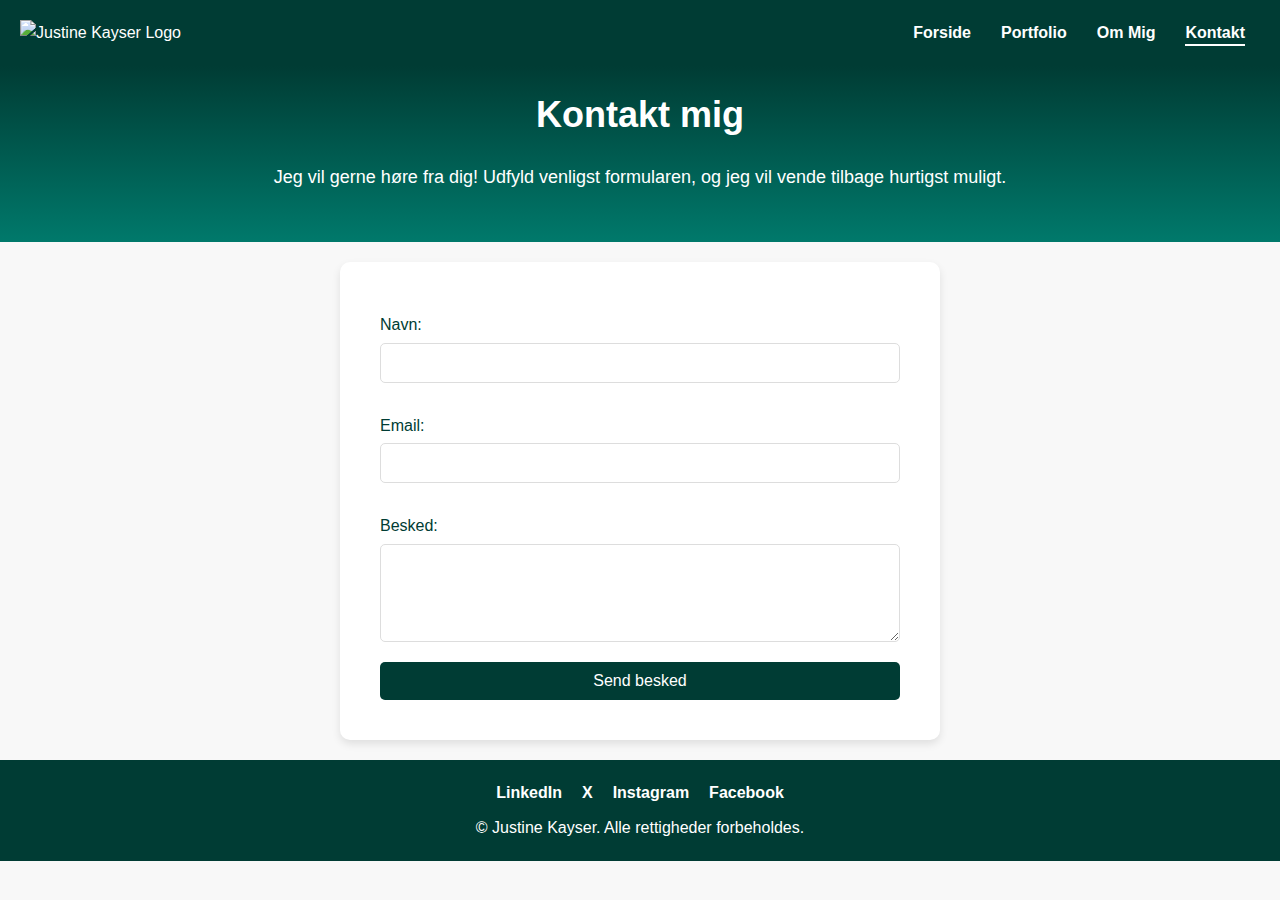
==== kontakt.html @ 112e37cf "Update" ====
<!DOCTYPE html>
<html lang="da">
<head>
  <meta charset="UTF-8">
  <meta name="viewport" content="width=device-width, initial-scale=1.0">
  <link rel="stylesheet" href="stylesheet.css">
  <title>Om Mig – Justine Kayser</title>
</head>
<body>
  <header>
    <div class="logo">
      <img src="billeder/Logo white.png" alt="Justine Kayser Logo">
    </div>
    <nav>
      <ul>
        <li><a href="index.html">Forside</a></li>
        <li><a href="portfolie.html">Portfolio</a></li>
        <li><a href="ommig.html">Om Mig</a></li>
        <li><a href="kontakt.html" class="active">Kontakt</a></li>
      </ul>
    </nav>
  </header>
<main>  <section class="hero small-hero">
  <div class="hero-content">
    <h1>Kontakt mig</h1>
    <p>Jeg vil gerne høre fra dig! Udfyld venligst formularen, og jeg vil vende tilbage hurtigst muligt.</p>
  </div>
</section>
    <section class="contact-section">
        

        <!-- Contact Form -->
        <form id="contact-form" action="javascript:void(0);">
            <label for="name">Navn:</label>
            <input type="text" id="name" name="name" required>

            <label for="email">Email:</label>
            <input type="email" id="email" name="email" required>

            <label for="message">Besked:</label>
            <textarea id="message" name="message" rows="4" required></textarea>

            <button type="submit" class="submit-button">Send besked</button>
        </form>

        <div id="success-message" class="hidden">
            <p>Tak! Din besked er blevet sendt. Jeg vender tilbage hurtigst muligt.</p>
        </div>
    </section>
  </main>
    <footer>
        <div class="social-links">
          <a href="#">LinkedIn</a>
          <a href="#">X</a>
          <a href="#">Instagram</a>
          <a href="#">Facebook</a>
        </div>
        <p>© Justine Kayser. Alle rettigheder forbeholdes.</p>
      </footer>
    </body>
    </html>
---- stylesheet.css ----
/* General Reset */
* {
    margin: 0;
    padding: 0;
    box-sizing: border-box;
  }
  
  body {
    font-family: 'Poppins', sans-serif;
    background-color: #f7f7f7;
    color: #333;
    line-height: 1.6;
  }
  
  /* Header */
  header {
    display: flex;
    justify-content: space-between;
    align-items: center;
    background-color: #003c34;
    color: white;
    padding: 10px 20px;
  }
  
  header .logo img {
    width: 50px;
    height: auto;
  }
  
  nav ul {
    display: flex;
    list-style: none;
  }
  
  nav ul li {
    margin: 0 15px;
  }
  
  nav ul li a {
    color: white;
    text-decoration: none;
    font-weight: bold;
    position: relative;
  }
  
  nav ul li a.active::after {
    content: '';
    position: absolute;
    bottom: -5px;
    left: 0;
    width: 100%;
    height: 2px;
    background: white;
  }
  
  nav ul li a:hover {
    text-decoration: underline ;
  }
  
  /* Hero Section */
  .hero {
    background: linear-gradient(to bottom, #003c34, #00796b);
    color: white;
    text-align: center;
    padding: 20px 20px;
  }
  
  .hero h1 {
    font-size: 36px;
    margin-bottom: 20px;
  }
  
  .hero p {
    font-size: 18px;
    margin-bottom: 30px;
  }
  
  .hero button {
    padding: 10px 20px;
    background-color: #009688;
    color: white;
    border: none;
    border-radius: 5px;
    cursor: pointer;
    transition: all 0.3s ease;
  }
  
  .hero button:hover {
    background-color: #00796b;
  }
  
  /* About Section */
  .about-preview {
    display: flex;
    align-items: center;
    padding: 40px 20px;
    gap: 20px;
  }
  
  .about-preview .text-content {
    flex: 1;
  }
  
  .about-preview .text-content h2 {
    color: #003c34;
    font-size: 28px;
    margin-bottom: 10px;
  }
  
  .about-preview .text-content p {
    color: #555;
    margin-bottom: 20px;
  }
  
  .about-preview button {
    padding: 10px 20px;
    background-color: #003c34;
    color: white;
    border: none;
    border-radius: 5px;
    cursor: pointer;
    transition: all 0.3s ease;
  }
  
  .about-preview button:hover {
    background-color: #00796b;
  }
  
  .about-preview .image-content img {
    width: 100%;
    max-width: 400px;
    border-radius: 10px;
  }
  
  /* Gallery Section */
.gallery-preview {
    text-align: center;
    padding: 40px 20px;
    background-color: white;
  }
  
  .gallery-preview h2 {
    font-size: 24px;
    color: #003c34;
    margin-bottom: 20px;
  }
  
  .gallery-grid {
    display: flex;
    flex-wrap: wrap;
    gap: 15px; /* Space between items */
    justify-content: center;
  }
  
  .gallery-item {
    width: calc(33.333% - 10px); /* 3 containers per row */
    height: auto; /* Dynamically adjusts based on content */
    aspect-ratio: 1 / 1; /* Maintains a square ratio */
    border-radius: 5px;
    overflow: hidden; /* Ensures images don't overflow */
    background-color: #dcdcdc; /* Placeholder background */
    transition: transform 0.3s ease;
  }
  
  .gallery-item img {
    width: 100%;
    height: 100%;
    object-fit: cover; /* Ensures the image fills the container properly */
    border-radius: 8px;
  }
  
  /* Responsive Design: Medium Screens */
  @media (max-width: 768px) {
    .gallery-item {
      width: calc(50% - 10px); /* 2 containers per row */
    }
  }
  
  /* Responsive Design: Small Screens */
  @media (max-width: 480px) {
    .gallery-item {
      width: 100%; /* 1 container per row */
    }
  }
  
  
  .gallery-item:hover {
    transform: scale(1.05);
  }
  
  .gallery-preview button {
    margin-top: 20px;
    padding: 10px 20px;
    background-color: #009688;
    color: white;
    border: none;
    border-radius: 5px;
    cursor: pointer;
  }
  
  .gallery-preview button:hover {
    background-color: #00796b;
  }
  
  /* Footer */
  footer {
    background-color: #003c34;
    color: white;
    text-align: center;
    padding: 20px;
  }
  
  footer .social-links {
    display: flex;
    justify-content: center;
    gap: 20px;
    margin-bottom: 10px;
  }
  
  footer .social-links a {
    color: white;
    text-decoration: none;
    font-weight: bold;
  }
  
  footer .social-links a:hover {
    text-decoration: underline;
  }
  

/* Responsive Design */
@media (max-width: 768px) {
    nav ul {
        flex-direction: column;
        align-items: center;
    }

    .grid-item {
        width: calc(50% - 10px); /* Two items per row */
    }

    .intro button,
    .gallery button {
        width: 100%;
        max-width: 200px;
    }
}

@media (max-width: 480px) {
    .grid-item {
        width: 100%; /* One item per row */
    }

    header {
        flex-direction: column;
        align-items: center;
    }

    footer .social-links {
        flex-direction: column;
    }
}

 /* Main Portfolio Section */
 body {
    font-family: Arial, sans-serif;
    margin: 0;
    padding: 0;
    background-color: #f8f8f8;
    color: #003c34;
  }

  header {
    background-color: #003c34;
    color: white;
    padding: 20px;
    text-align: center;
  }

  .portfolio-container {
    padding: 40px 20px;
    max-width: 1200px;
    margin: 0 auto;
  }

  .portfolio-grid {
    display: flex;
    flex-wrap: wrap;
    gap: 20px;
    justify-content: center;
  }

  .portfolio-item {
    width: calc(33.333% - 20px);
    aspect-ratio: 4 / 3;
    background-color: #dcdcdc;
    border-radius: 10px;
    overflow: hidden;
    transition: transform 0.3s ease;
    cursor: pointer;
  }

  .portfolio-item img {
    width: 100%;
    height: 100%;
    object-fit: cover;
  }

  .portfolio-item:hover {
    transform: scale(1.05);
  }
  
  /* About Section */
  .about-me {
    display: flex;
    flex-wrap: wrap;
    align-items: center;
    padding: 40px 20px;
    gap: 20px;
  }
  
  .about-me .text-section {
    flex: 1;
  }
  
  .about-me .text-section h2 {
    color: #003c34;
    font-size: 28px;
    margin-bottom: 10px;
  }
  
  .about-me .text-section ul {
    margin-top: 10px;
    list-style: none;
  }
  
  .about-me .text-section ul li {
    margin-bottom: 10px;
  }
  
  .about-me .image-section img {
    max-width: 400px;
    border-radius: 10px;
    width: 100%;
  }
  
  /* Skills Section */
  .skills {
    background-color: #f7f7f7;
    padding: 40px 20px;
    text-align: center;
  }
  
  .skills h2 {
    color: #003c34;
    margin-bottom: 20px;
  }
  
  .skills-grid {
    display: flex;
    flex-wrap: wrap;
    gap: 20px;
    justify-content: center;
  }
  
  .skill-card {
    background-color: white;
    border: 1px solid #ddd;
    padding: 20px;
    flex: 1;
    min-width: 250px;
    max-width: 300px;
    border-radius: 5px;
    box-shadow: 0 2px 4px rgba(0, 0, 0, 0.1);
    transition: transform 0.3s ease;
  }
  
  .skill-card:hover {
    transform: translateY(-5px);
  }
  
  .skill-card h3 {
    margin-bottom: 10px;
    color: #003c34;
  }
  
  /* Fun Facts Section */
  .fun-facts {
    background: #fff;
    padding: 40px 20px;
    text-align: center;
  }
  
  .fun-facts h2 {
    color: #003c34;
    margin-bottom: 20px;
  }
  
  .facts-grid {
    display: flex;
    flex-wrap: wrap;
    gap: 20px;
    justify-content: center;
  }
  
  .fact-item {
    background-color: #f7f7f7;
    padding: 20px;
    border-radius: 50%;
    width: 150px;
    height: 150px;
    display: flex;
    flex-direction: column;
    align-items: center;
    justify-content: center;
    text-align: center;
  }
  
  .fact-item h3 {
    font-size: 24px;
    margin-bottom: 10px;
  }
  
  .fact-item p {
    font-size: 14px;
    color: #555;
  }
  

  /* Contact Section Styling */
.contact-section {
    background-color: white;
    padding: 40px;
    margin: 20px auto;
    max-width: 600px;
    box-shadow: 0 4px 8px rgba(0, 0, 0, 0.1);
    border-radius: 10px;
}

.contact-section h1 {
    text-align: center;
    color: #003c34;
}

.contact-section p {
    text-align: center;
    margin-bottom: 30px;
}

form {
    display: flex;
    flex-direction: column;
}

form label {
    margin: 10px 0 5px;
    font-size: 16px;
}

form input,
form textarea {
    padding: 10px;
    font-size: 16px;
    margin-bottom: 20px;
    border: 1px solid #ddd;
    border-radius: 5px;
}

form button {
    background-color: #003c34;
    color: white;
    padding: 10px 20px;
    font-size: 16px;
    border: none;
    cursor: pointer;
    border-radius: 5px;
}

form button:hover {
    background-color: #006d59;
}

/* Success Message Styling */
#success-message {
    text-align: center;
    margin-top: 30px;
    padding: 20px;
    background-color: #d4edda;
    color: #155724;
    border: 1px solid #c3e6cb;
    border-radius: 5px;
}

.hidden {
    display: none;
}

/*hero section*/

.container { 
  position: relative; 
  width: 50%; /* Adjust width as needed */ 
} 

.image { 
  width: 100%; /* Make image responsive */ 
  height: auto; 
} 

.text { 
  position: absolute; 
  top: 50%; /* Position text in the center */ 
  left: 50%; 
  transform: translate(-50%, -50%); /* Center the text */ 
  color: white; /* Text color */ 
  font-size: 24px; /* Text size */ 
  text-shadow: 2px 2px 4px rgba(0, 0, 0, 0.7); /* Text shadow for better readability */ 
}
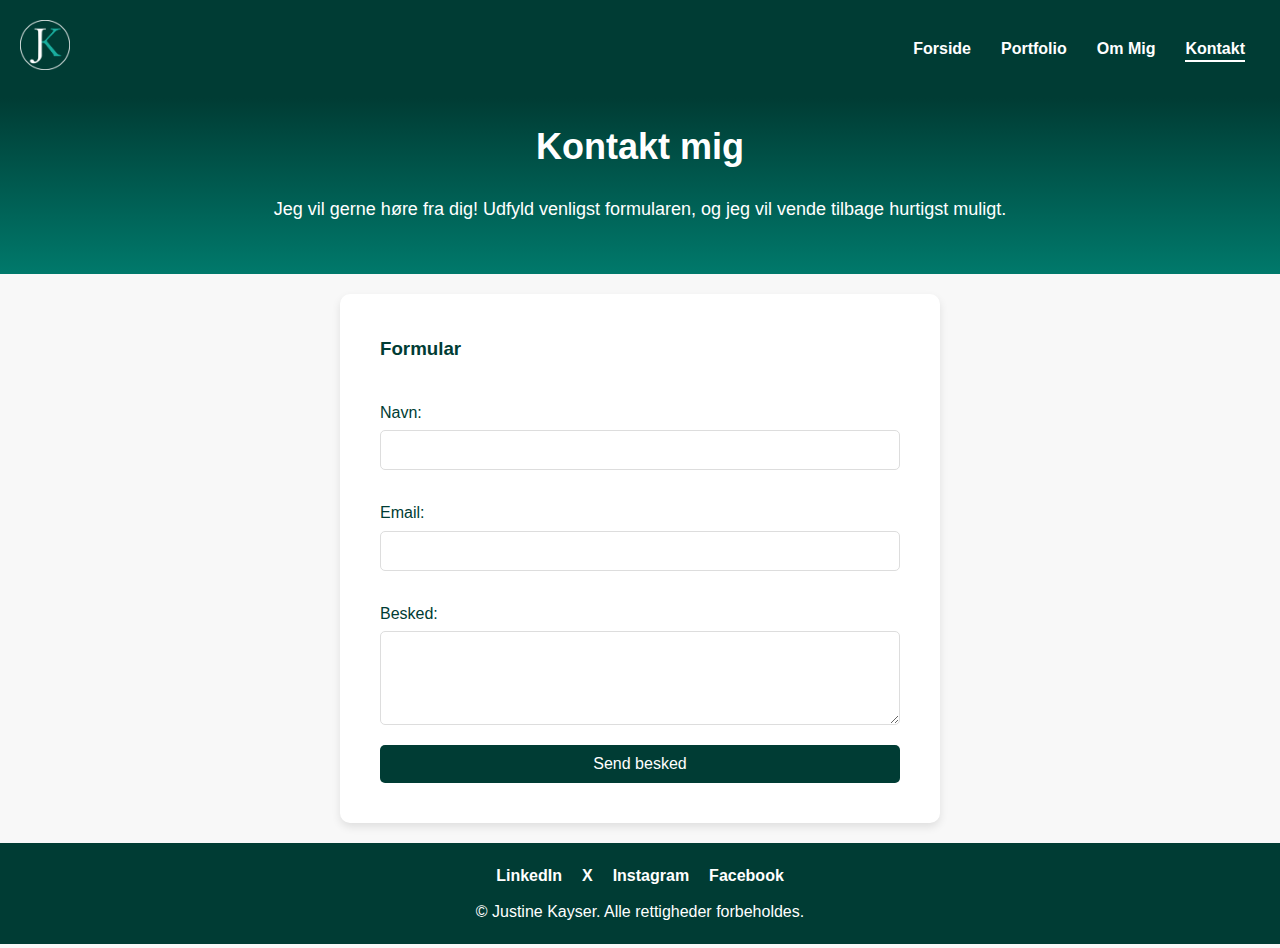
==== commit 769b3206: "Validated" ====
--- a/kontakt.html
+++ b/kontakt.html
@@ -9,7 +9,7 @@
 <body>
   <header>
     <div class="logo">
-      <img src="billeder/Logo white.png" alt="Justine Kayser Logo">
+      <img src="billeder/Logo.png" alt="Justine Kayser Logo">
     </div>
     <nav>
       <ul>
@@ -26,9 +26,11 @@
     <p>Jeg vil gerne høre fra dig! Udfyld venligst formularen, og jeg vil vende tilbage hurtigst muligt.</p>
   </div>
 </section>
-    <section class="contact-section">
-        
-
+  
+<section class="contact-section">
+  
+  <h3>Formular</h3>   
+<br>
         <!-- Contact Form -->
         <form id="contact-form" action="javascript:void(0);">
             <label for="name">Navn:</label>
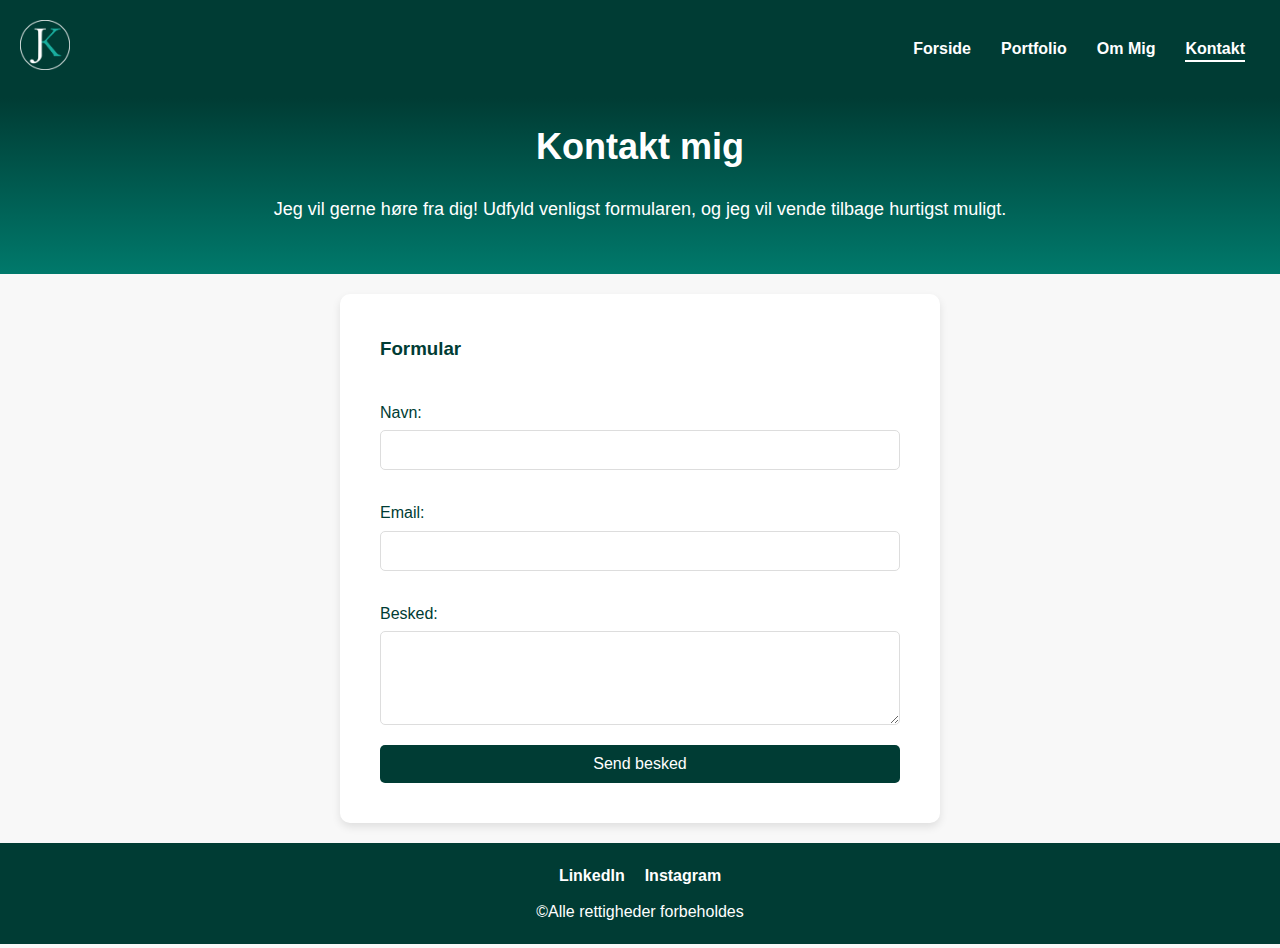
==== commit 1b9862e3: "Finpudsning og nye billeder" ====
--- a/kontakt.html
+++ b/kontakt.html
@@ -4,7 +4,7 @@
   <meta charset="UTF-8">
   <meta name="viewport" content="width=device-width, initial-scale=1.0">
   <link rel="stylesheet" href="stylesheet.css">
-  <title>Om Mig – Justine Kayser</title>
+  <title>Kontakt</title>
 </head>
 <body>
   <header>
@@ -28,37 +28,32 @@
 </section>
   
 <section class="contact-section">
+  <h3>Formular</h3>   
+  <br>
   
-  <h3>Formular</h3>   
-<br>
-        <!-- Contact Form -->
-        <form id="contact-form" action="javascript:void(0);">
-            <label for="name">Navn:</label>
-            <input type="text" id="name" name="name" required>
+  <form id="contact-form" action="kontakt-sent.html" method="POST">
+    <label for="name">Navn:</label>
+    <input type="text" id="name" name="name" required>
 
-            <label for="email">Email:</label>
-            <input type="email" id="email" name="email" required>
+    <label for="email">Email:</label>
+    <input type="email" id="email" name="email" required>
 
-            <label for="message">Besked:</label>
-            <textarea id="message" name="message" rows="4" required></textarea>
+    <label for="message">Besked:</label>
+    <textarea id="message" name="message" rows="4" required></textarea>
 
-            <button type="submit" class="submit-button">Send besked</button>
-        </form>
+    <button onclick="window.location.href='kontakt-sent.html'">Send besked</button>
+  </form>
+</section>
 
-        <div id="success-message" class="hidden">
-            <p>Tak! Din besked er blevet sendt. Jeg vender tilbage hurtigst muligt.</p>
-        </div>
-    </section>
+
   </main>
-    <footer>
-        <div class="social-links">
-          <a href="#">LinkedIn</a>
-          <a href="#">X</a>
-          <a href="#">Instagram</a>
-          <a href="#">Facebook</a>
-        </div>
-        <p>© Justine Kayser. Alle rettigheder forbeholdes.</p>
-      </footer>
+  <footer>
+    <div class="social-links">
+      <a href="https://www.linkedin.com/in/justine-kayser-907b40182/">LinkedIn</a>
+      <a href="https://www.instagram.com/just_jus1ine/profilecard/?igsh=MWdrM2F1c2J5MDhwcQ==">Instagram</a>
+    </div>
+    <p>©Alle rettigheder forbeholdes</p>
+  </footer>
     </body>
     </html>
     
